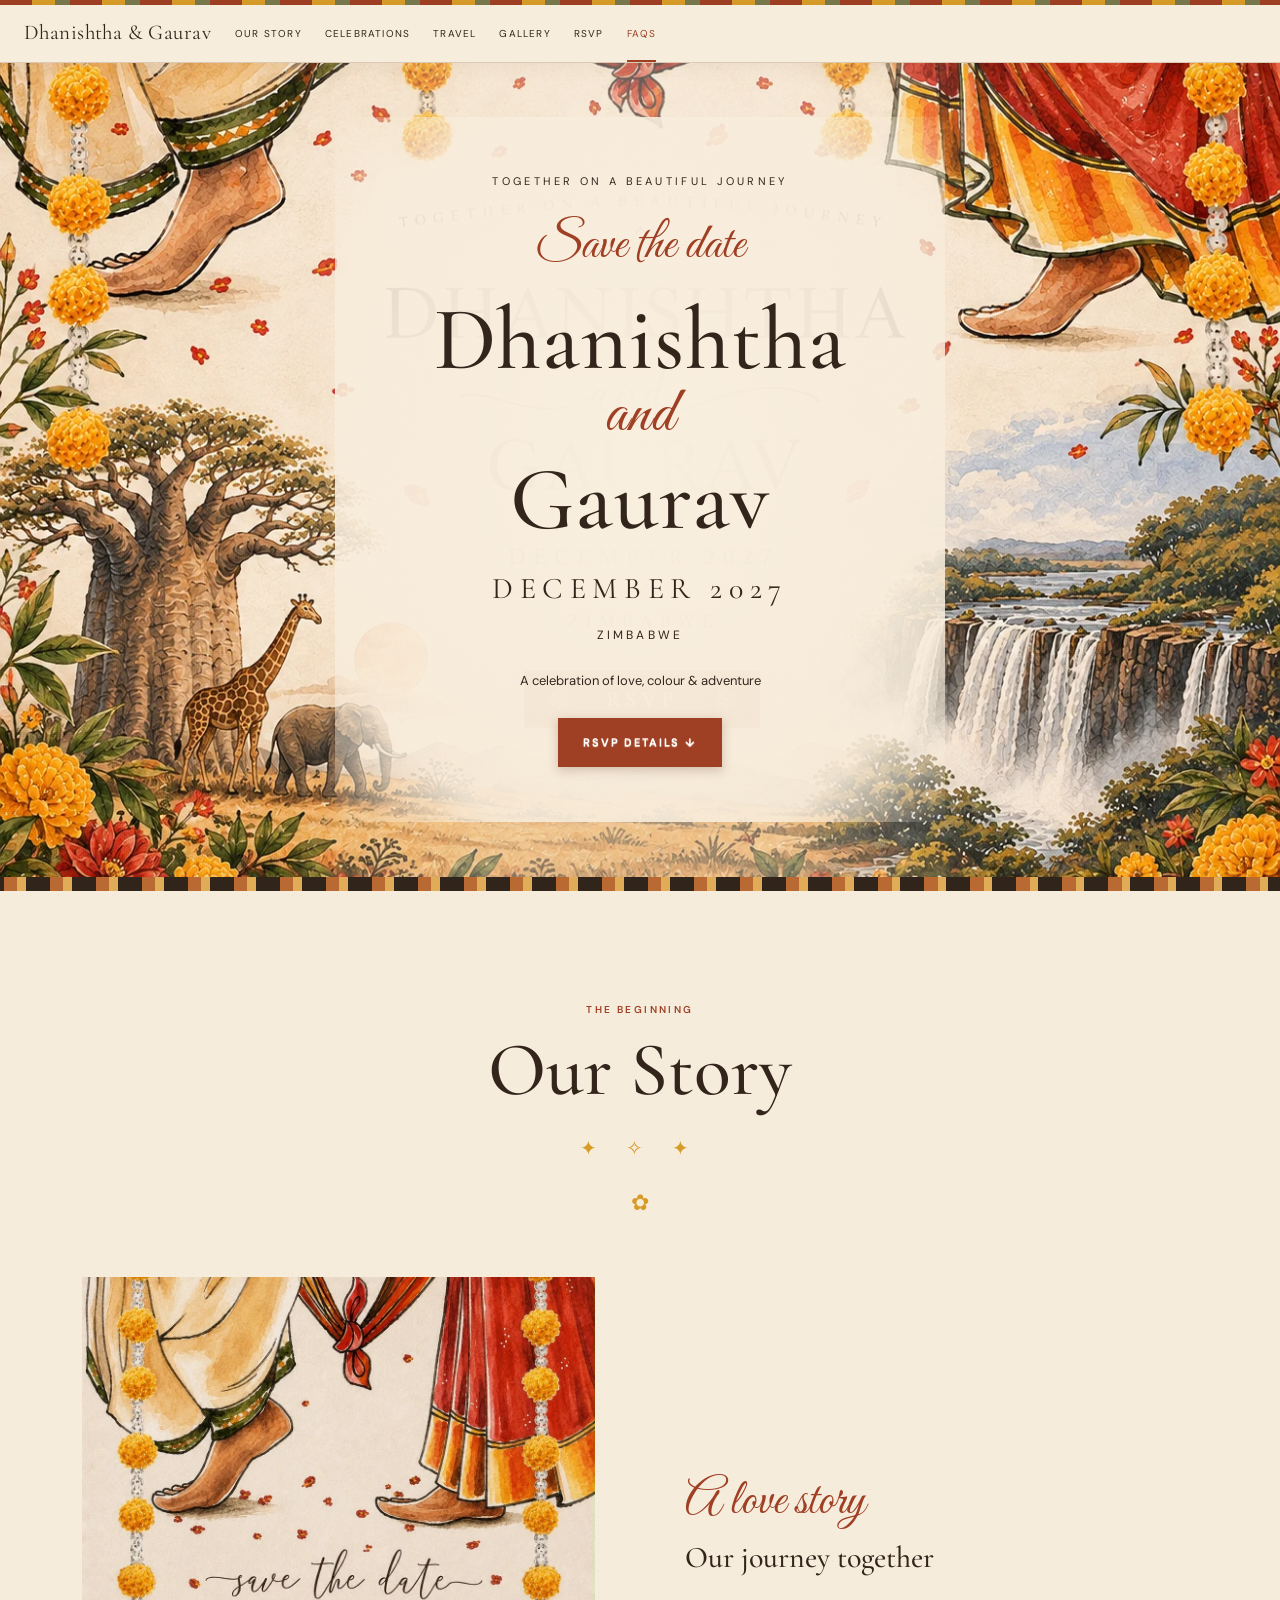
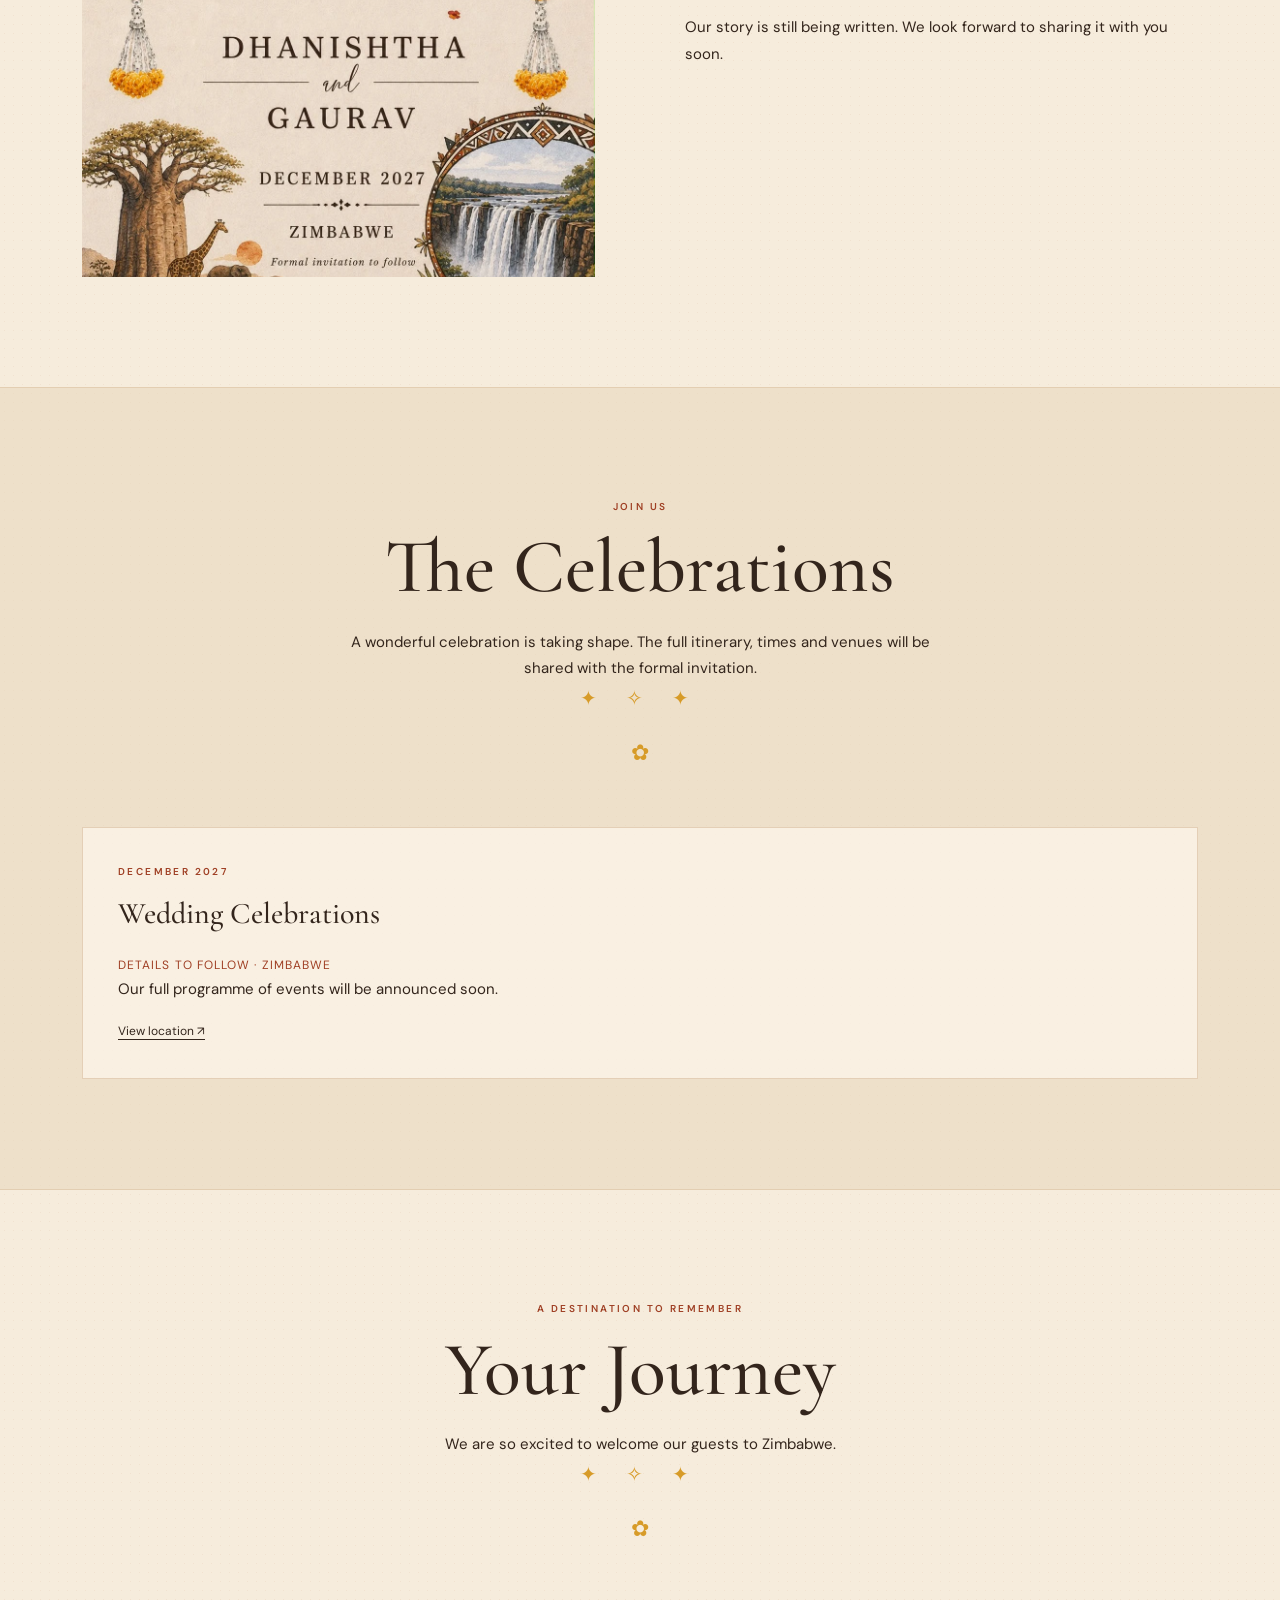
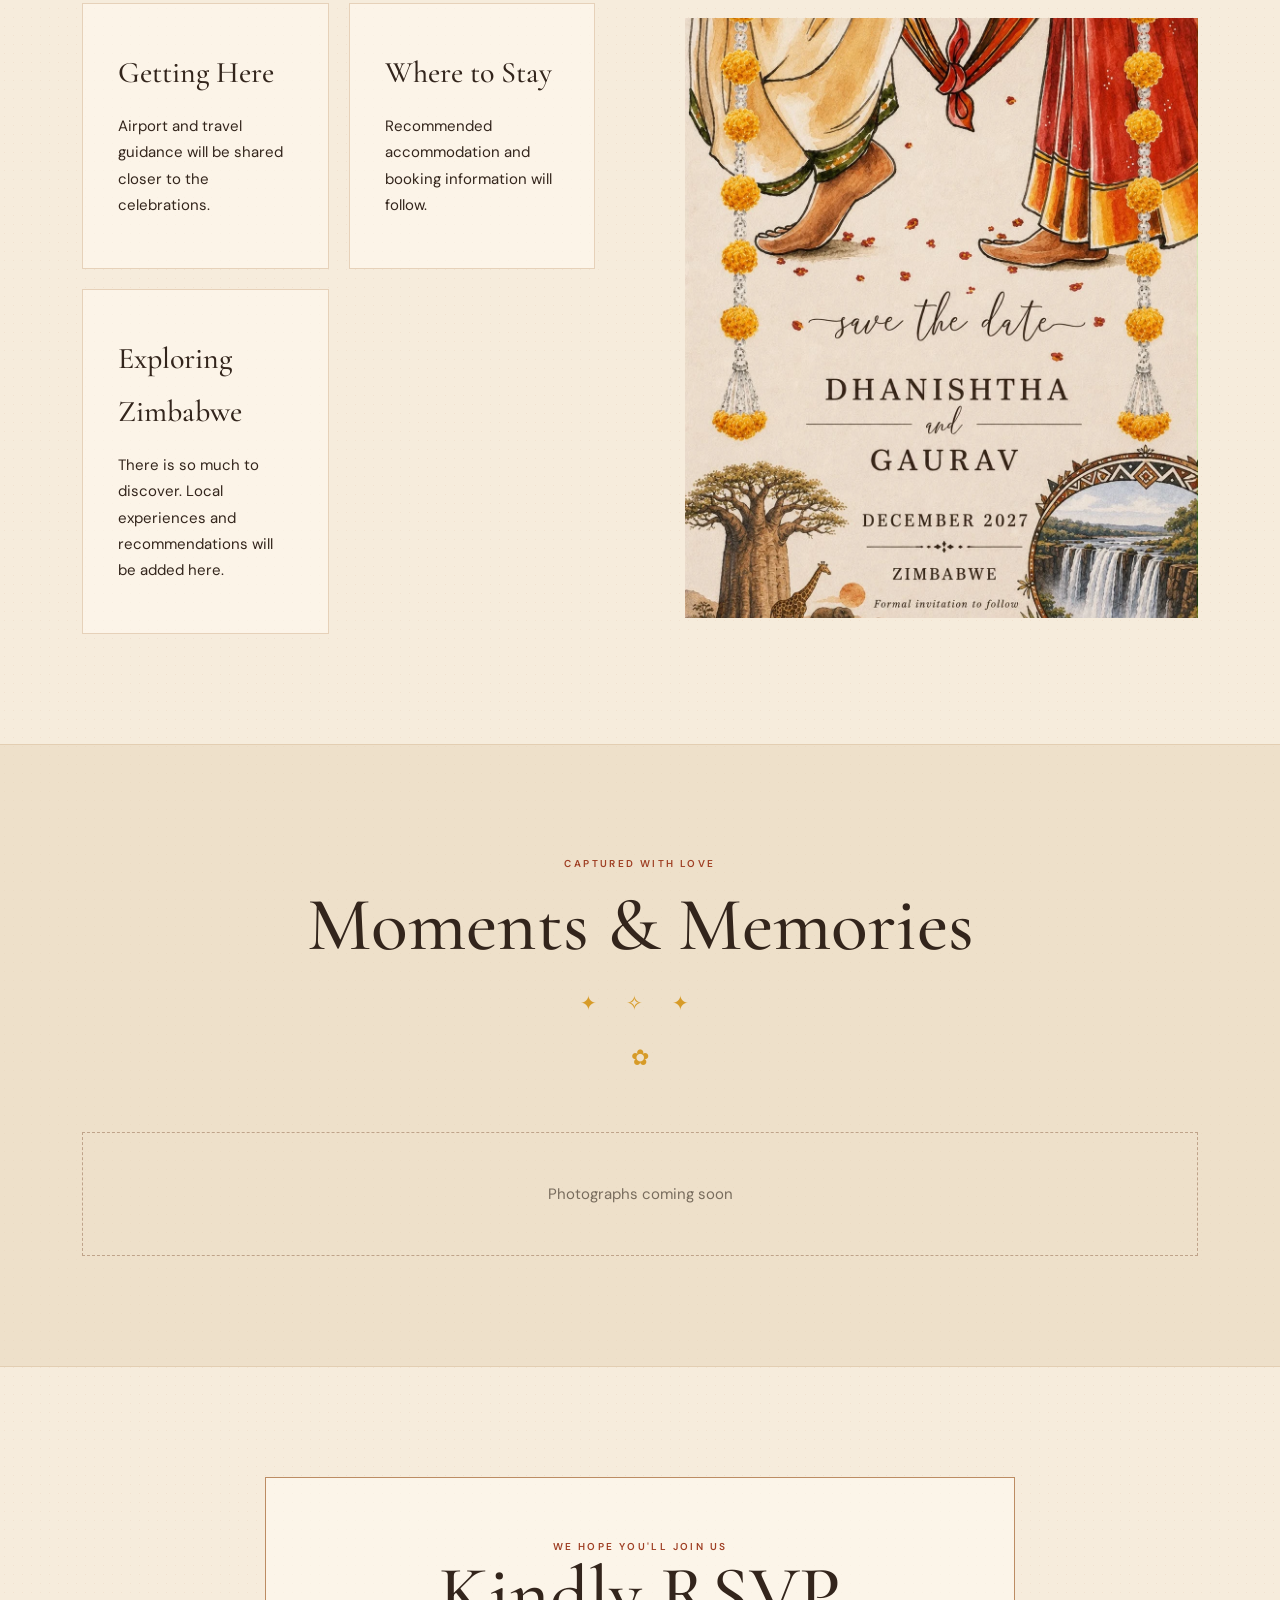
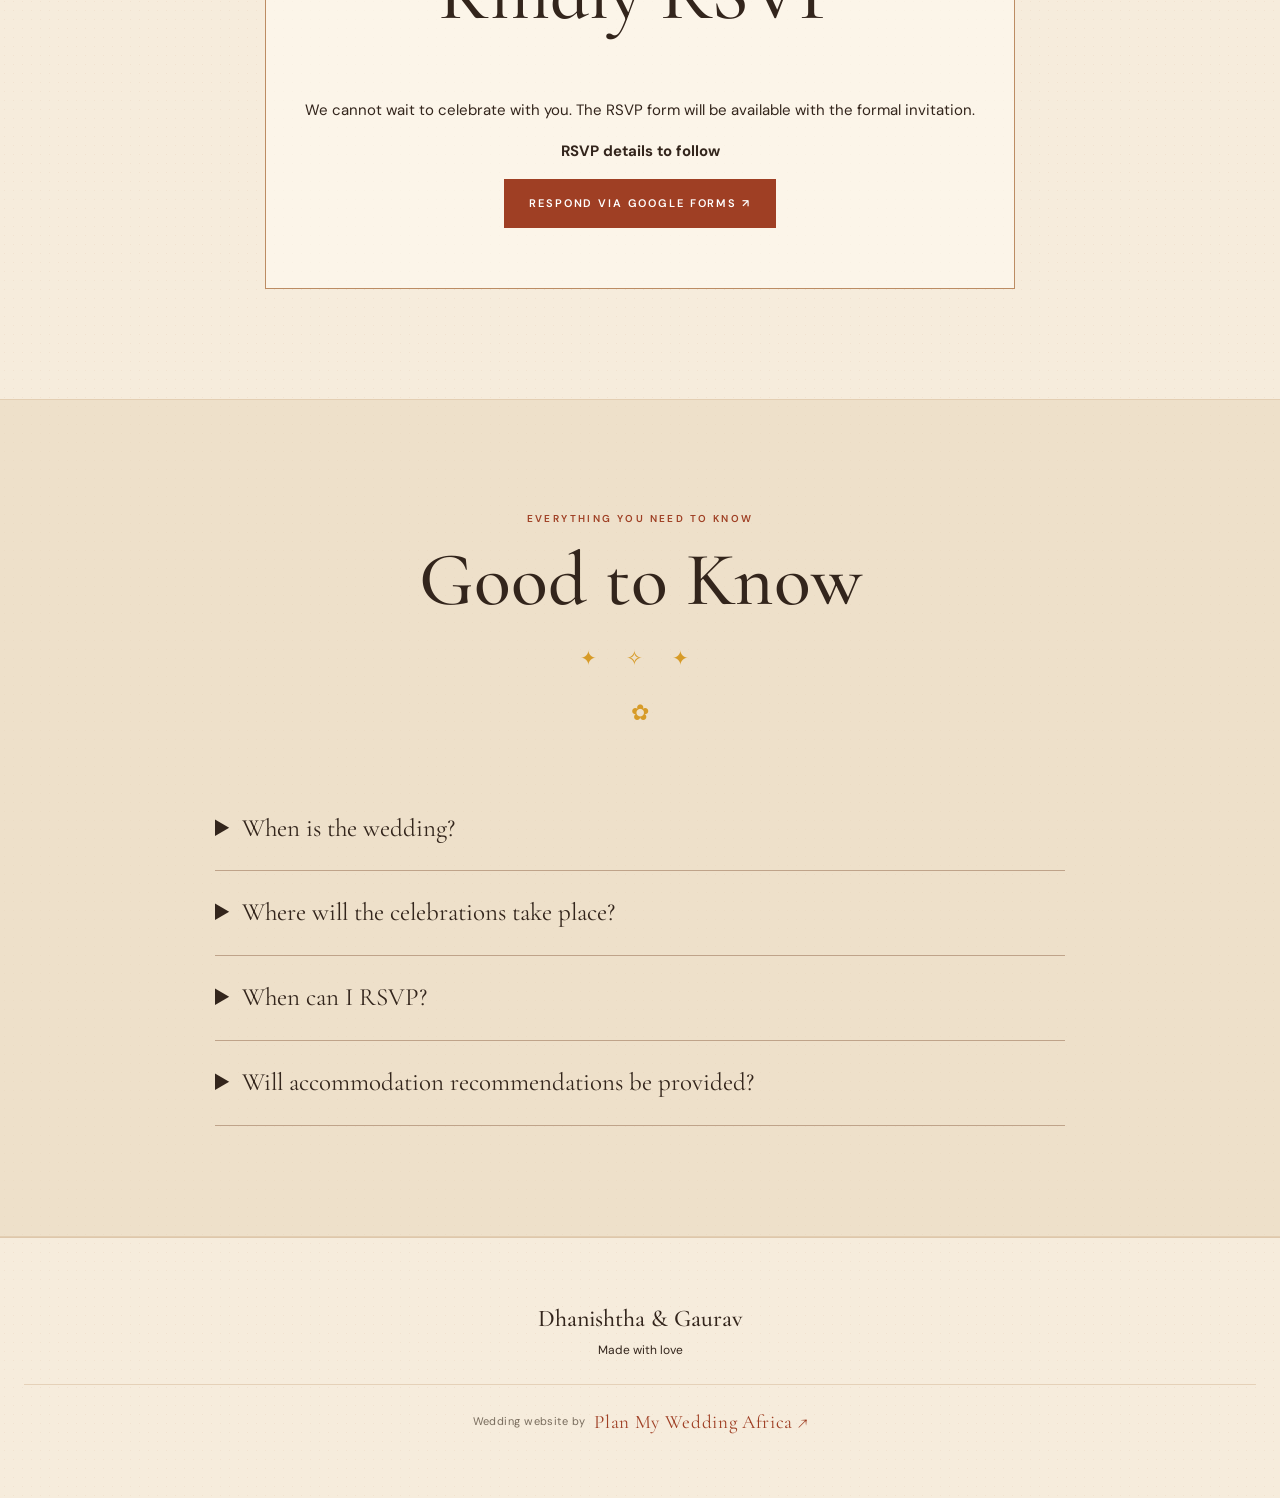
==== index.html @ 67b46741 "Initial PMW wedding website template" ====
<!doctype html>
<html lang="en">
<head>
<meta charset="utf-8">
<meta name="viewport" content="width=device-width,initial-scale=1">
<meta name="theme-color" content="#f6ecdc">
<title>Our Wedding | Plan My Wedding Africa</title>
<link rel="preconnect" href="https://fonts.googleapis.com">
<link rel="preconnect" href="https://fonts.gstatic.com" crossorigin>
<link href="https://fonts.googleapis.com/css2?family=Cormorant+Garamond:wght@400;500;600&family=DM+Sans:wght@400;500;600&family=Great+Vibes&display=swap" rel="stylesheet">
<link rel="stylesheet" href="styles.css">
<script>
(function(){
 const slug=(new URLSearchParams(location.search).get('client')||'dhanishtha-gaurav').replace(/[^a-z0-9-]/gi,'');
 document.write('<link rel="stylesheet" href="couples/'+slug+'/theme.css">');
 document.write('<script src="couples/'+slug+'/config.js"><\/script>');
 window.PMW_CLIENT_SLUG=slug;
})();
</script>
</head>
<body>
<div class="topline"></div>
<nav class="nav" aria-label="Wedding navigation"><div class="nav-inner"><a class="brand" href="#home" id="brand">Our Wedding</a><div class="links" id="links"></div></div></nav>
<main id="app"></main>
<footer><strong id="footer-names"></strong><div>Made with love</div><div class="pmw-credit"><span>Wedding website by</span><a href="https://planmywedding.com/" target="_blank" rel="noopener noreferrer">Plan My Wedding Africa ↗</a></div></footer>
<script src="script.js"></script>
</body></html>
---- styles.css ----
:root{--paper:#f6ecdc;--ink:#33251c;--rust:#9f3f24;--saffron:#d79b28;--olive:#77794c}*{box-sizing:border-box}html{scroll-behavior:smooth;scroll-padding-top:120px}body{margin:0;background:var(--paper);color:var(--ink);font-family:'DM Sans',sans-serif;font-size:15px;line-height:1.75;background-image:radial-gradient(#b77e4b14 .8px,transparent .8px);background-size:9px 9px}a{color:inherit}button,a{ -webkit-tap-highlight-color:transparent}h1,h2,h3,p{margin-top:0}h1,h2,h3{font-family:'Cormorant Garamond',serif;font-weight:500}h2{font-size:clamp(42px,6vw,76px);line-height:1.03}h3{font-size:30px}.eyebrow{text-transform:uppercase;letter-spacing:.24em;font-size:10px;font-weight:600;color:var(--rust)}.script{font-family:'Great Vibes',cursive;color:var(--rust);font-size:clamp(30px,5vw,50px);line-height:1.2}.topline{height:5px;background:repeating-linear-gradient(90deg,var(--rust) 0 32px,var(--saffron) 32px 55px,var(--olive) 55px 70px)}.nav{position:sticky;top:0;z-index:100;background:color-mix(in srgb,var(--paper) 96%,white);border-bottom:1px solid #ad886c5c;box-shadow:0 5px 18px #32251c0b}.nav-inner{max-width:1400px;margin:auto;display:flex;align-items:center;gap:24px;padding:0 24px}.brand{font-family:'Cormorant Garamond',serif;font-size:21px;white-space:nowrap;letter-spacing:.02em;text-decoration:none}.links{display:flex;align-items:center;gap:23px;overflow-x:auto;white-space:nowrap;scrollbar-width:none;flex:1}.links::-webkit-scrollbar{display:none}.links a{padding:20px 0 17px;text-decoration:none;text-transform:uppercase;font-size:10px;letter-spacing:.12em;border-bottom:2px solid transparent}.links a:hover,.links a.active{color:var(--rust);border-bottom-color:var(--rust)}.nav-rsvp{background:var(--rust);color:#fff!important;padding:8px 14px!important;border:0!important}.hero{max-width:1360px;margin:auto;display:grid;grid-template-columns:1fr 1fr;min-height:650px;align-items:stretch}.hero-copy{display:flex;flex-direction:column;justify-content:center;align-items:center;text-align:center;padding:80px 7%;position:relative}.hero-copy:before{content:'✦';color:var(--saffron);font-size:26px;margin-bottom:32px}.hero h1{font-size:clamp(62px,7.5vw,118px);line-height:.86;letter-spacing:-.025em;margin:20px 0 26px}.hero h1 span{display:block}.hero .place{letter-spacing:.23em;text-transform:uppercase;font-size:12px;margin:8px 0 32px}.hero-visual{background:#e7c6a0;overflow:hidden;position:relative}.hero-visual img{display:block;width:100%;height:100%;object-fit:cover;object-position:center}.hero-visual .photo-caption{position:absolute;bottom:12px;right:15px;background:#f6ecdcd9;padding:4px 12px;font-size:9px;letter-spacing:.14em;text-transform:uppercase}.button{display:inline-flex;justify-content:center;align-items:center;gap:8px;text-decoration:none;text-transform:uppercase;letter-spacing:.17em;font-size:11px;font-weight:600;padding:14px 24px;border:1px solid var(--rust);background:var(--rust);color:white;cursor:pointer}.button.outline{background:transparent;color:var(--rust)}.button:focus-visible,.links a:focus-visible{outline:3px solid var(--saffron);outline-offset:3px}.button.disabled{opacity:.55;cursor:default}.motif{color:var(--saffron);font-size:20px;letter-spacing:12px}.section{max-width:1180px;margin:0 auto;padding:110px 32px;scroll-margin-top:80px}.section-head{text-align:center;max-width:720px;margin:0 auto 54px}.section-head h2{margin:13px 0 22px}.section-head p{max-width:630px;margin:auto}.split{display:grid;grid-template-columns:1fr 1fr;gap:8%;align-items:center}.split .image-wrap{background:#e3d2b7;min-height:350px;overflow:hidden}.split img{width:100%;height:100%;max-height:600px;object-fit:cover;display:block}.split p{max-width:540px}.ornament{display:block;text-align:center;margin:0 auto;color:var(--rust);letter-spacing:12px}.wash{background:#ead9c0a1;border-top:1px solid #cba88255;border-bottom:1px solid #cba88255}.cards{display:grid;grid-template-columns:repeat(auto-fit,minmax(240px,1fr));gap:20px}.card{padding:35px;background:#fff9f0a6;border:1px solid #cba88275}.card h3{margin:8px 0 14px}.card .detail{font-size:12px;color:var(--rust);text-transform:uppercase;letter-spacing:.09em}.card a{font-size:12px;text-decoration:underline;text-underline-offset:4px}.gallery{display:grid;grid-template-columns:repeat(3,1fr);gap:12px}.gallery img{width:100%;aspect-ratio:3/4;object-fit:cover}.empty-gallery{grid-column:1/-1;text-align:center;border:1px dashed #bfa38a;padding:48px 20px;color:#786c5d}.rsvp-box{text-align:center;border:1px solid #bc8c63;padding:60px 30px;max-width:750px;margin:auto;background:#fff9f0b0}.faq{max-width:850px;margin:auto}details{border-bottom:1px solid #bfa38a;padding:20px 0}summary{cursor:pointer;font-family:'Cormorant Garamond',serif;font-size:25px}details p{padding:8px 0 0;max-width:700px}footer{text-align:center;padding:60px 24px;border-top:1px solid #cba88288;font-size:12px}footer .pmw-credit{margin-top:23px;padding-top:20px;border-top:1px solid #cba88266;display:flex;align-items:center;justify-content:center;gap:9px;flex-wrap:wrap}footer .pmw-credit a{font-family:'Cormorant Garamond',serif;font-size:19px;letter-spacing:.035em;text-decoration:none;color:var(--rust)}footer .pmw-credit a:hover{text-decoration:underline;text-underline-offset:4px}footer .pmw-credit span{font-size:11px;letter-spacing:.04em;color:#786c5d}footer strong{font-family:'Cormorant Garamond',serif;font-size:24px;font-weight:500}.hidden{display:none!important}@media(max-width:800px){.nav-inner{display:block;padding:7px 16px 0}.brand{display:block;text-align:center;font-size:18px}.links{gap:19px}.links a{padding:9px 0 12px;font-size:9px}.hero{grid-template-columns:1fr}.hero-copy{padding:64px 25px 55px;min-height:460px}.hero h1{font-size:clamp(60px,14vw,90px)}.hero-visual{height:530px}.hero-visual img{object-fit:contain;background:#e9d9bf}.section{padding:78px 22px}.split{grid-template-columns:1fr;gap:30px}.split .image-wrap{min-height:260px}.gallery{grid-template-columns:repeat(2,1fr)}.rsvp-box{padding:42px 20px}}@media(prefers-reduced-motion:reduce){html{scroll-behavior:auto}}

/* Custom illustrated invitation hero — all text and links remain live HTML. */
.hero.invitation-hero{max-width:none;min-height:min(860px,92vh);display:flex;align-items:center;justify-content:center;position:relative;isolation:isolate;background-color:var(--paper);background-size:cover;background-position:center center;overflow:hidden;border-bottom:14px solid transparent;border-image:repeating-linear-gradient(90deg,#30241b 0 18px,#b86a32 18px 31px,#e0ac58 31px 39px,#30241b 39px 45px) 14}
.hero.invitation-hero::before{content:'';position:absolute;inset:0;background:linear-gradient(90deg,#f6ecdc00 0%,#f6ecdc08 22%,#f6ecdc65 39%,#f6ecdc65 61%,#f6ecdc08 78%,#f6ecdc00 100%);z-index:-1}
.invitation-hero .hero-copy{width:min(610px,70vw);min-height:610px;padding:55px 45px;background:radial-gradient(ellipse at center,#f9efde 0%,#f8eddceF 60%,#f8eddcdd 77%,#f8eddc00 100%);text-shadow:0 1px 1px #f8eddd;}
.invitation-hero .hero-copy:before{display:none}
.invitation-hero .hero-kicker{font-size:11px;letter-spacing:.3em;text-transform:uppercase;margin:0 0 25px}
.invitation-hero h1{font-size:clamp(52px,7vw,100px);line-height:.86;margin:25px 0;letter-spacing:.01em}
.invitation-hero h1 .hero-and{font-family:'Great Vibes',cursive;color:var(--rust);font-size:.7em;font-weight:400;margin:17px 0 22px;line-height:.7}
.invitation-hero .hero-date{font-family:'Cormorant Garamond',serif;font-size:clamp(20px,2.5vw,30px);letter-spacing:.22em;text-transform:uppercase}
.invitation-hero .hero-place{font-size:12px;letter-spacing:.26em;text-transform:uppercase;margin:10px 0 24px}
.invitation-hero .hero-note{max-width:350px;font-size:13px;margin:0 auto 25px}
.invitation-hero .button{box-shadow:0 3px 10px #552a1840}
.section-head::after{content:'✿';display:block;color:var(--saffron);font-size:22px;margin-top:18px}
@media(max-width:800px){.hero.invitation-hero{min-height:680px;background-position:center center}.invitation-hero .hero-copy{width:min(94vw,500px);min-height:500px;padding:60px 25px;background:radial-gradient(ellipse at center,#f9efdefa 0%,#f8eddef6 62%,#f8eddef0 78%,#f8eddec0 100%)}.invitation-hero h1{font-size:clamp(46px,11vw,72px)}.invitation-hero .hero-kicker{font-size:9px}.invitation-hero .hero-date{font-size:21px}.invitation-hero .hero-note{font-size:12px}}
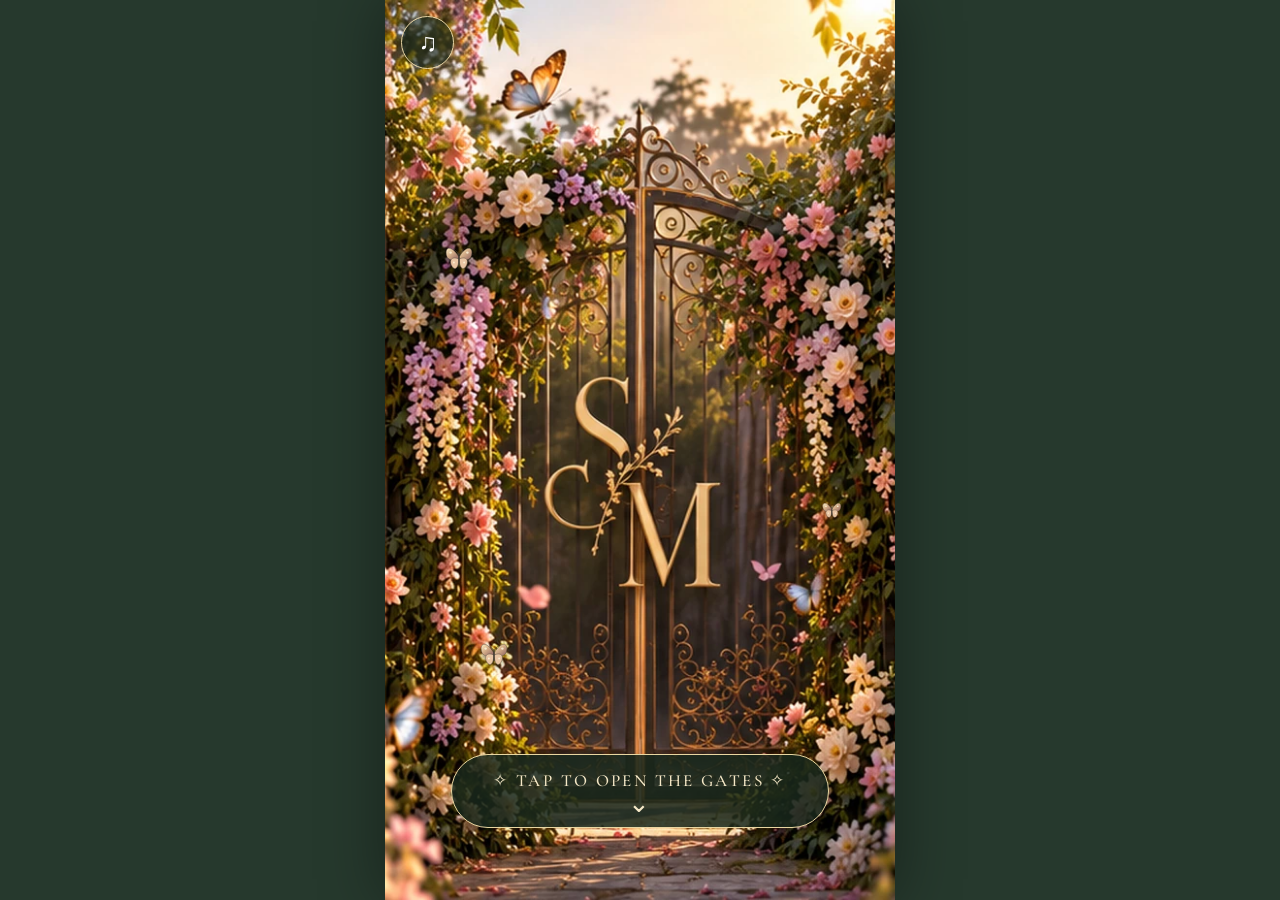
==== commit d7455063: "Add files via upload" ====
--- a/index.html
+++ b/index.html
@@ -1,27 +1 @@
-<!doctype html>
-<html lang="en">
-<head>
-<meta charset="utf-8">
-<meta name="viewport" content="width=device-width,initial-scale=1">
-<meta name="theme-color" content="#f6ecdc">
-<title>Our Wedding | Plan My Wedding Africa</title>
-<link rel="preconnect" href="https://fonts.googleapis.com">
-<link rel="preconnect" href="https://fonts.gstatic.com" crossorigin>
-<link href="https://fonts.googleapis.com/css2?family=Cormorant+Garamond:wght@400;500;600&family=DM+Sans:wght@400;500;600&family=Great+Vibes&display=swap" rel="stylesheet">
-<link rel="stylesheet" href="styles.css">
-<script>
-(function(){
- const slug=(new URLSearchParams(location.search).get('client')||'dhanishtha-gaurav').replace(/[^a-z0-9-]/gi,'');
- document.write('<link rel="stylesheet" href="couples/'+slug+'/theme.css">');
- document.write('<script src="couples/'+slug+'/config.js"><\/script>');
- window.PMW_CLIENT_SLUG=slug;
-})();
-</script>
-</head>
-<body>
-<div class="topline"></div>
-<nav class="nav" aria-label="Wedding navigation"><div class="nav-inner"><a class="brand" href="#home" id="brand">Our Wedding</a><div class="links" id="links"></div></div></nav>
-<main id="app"></main>
-<footer><strong id="footer-names"></strong><div>Made with love</div><div class="pmw-credit"><span>Wedding website by</span><a href="https://planmywedding.com/" target="_blank" rel="noopener noreferrer">Plan My Wedding Africa ↗</a></div></footer>
-<script src="script.js"></script>
-</body></html>
+<!doctype html><html lang="en"><head><meta charset="utf-8"><meta name="viewport" content="width=device-width,initial-scale=1,viewport-fit=cover"><meta name="theme-color" content="#28372d"><title>Siphiwe & Melusi | Save the Date</title><link href="https://fonts.googleapis.com/css2?family=Cormorant+Garamond:wght@400;500;600&family=Great+Vibes&display=swap" rel="stylesheet"><link rel="stylesheet" href="style.css?v=9"></head><body><main class="scene" id="scene"><div class="landscape" aria-hidden="true"></div><div class="mist" aria-hidden="true"></div><div class="gate gate-left" aria-hidden="true"></div><div class="gate gate-right" aria-hidden="true"></div><div class="petals" id="petals" aria-hidden="true"></div><div class="butterflies" id="butterflies" aria-hidden="true"></div><button id="enter" class="enter" type="button">✧ Tap to open the gates ✧ <span>⌄</span></button><section class="invitation" aria-label="Wedding announcement"><p class="kicker">A new chapter begins</p><p class="intro">An invitation to a little magic</p><h1>Siphiwe <em>and</em> Melusi</h1><p class="save">Save the date</p><div class="flourish">❦</div><p class="date">18 April 2027</p><p class="place">Victoria Falls<br>Zimbabwe</p></section><nav class="actions" aria-label="Invitation links"><button type="button" data-action="calendar"><span class="circle"><svg viewBox="0 0 24 24"><rect x="3" y="5" width="18" height="16" rx="2"/><path d="M7 3v4M17 3v4M3 10h18M8 14h2M14 14h2M8 18h2"/></svg></span><span>Add to<br>calendar</span></button><button type="button" data-action="location"><span class="circle"><svg viewBox="0 0 24 24"><path d="M20 10c0 6-8 12-8 12S4 16 4 10a8 8 0 1 1 16 0Z"/><circle cx="12" cy="10" r="2.5"/></svg></span><span>Location<br>details</span></button><button type="button" data-action="updates"><span class="circle"><svg viewBox="0 0 24 24"><rect x="2" y="5" width="20" height="14" rx="2"/><path d="m3 7 9 7 9-7"/></svg></span><span>Stay<br>informed</span></button><button type="button" data-action="story"><span class="circle"><svg viewBox="0 0 24 24"><path d="M20.8 4.6a5.5 5.5 0 0 0-7.8 0L12 5.7l-1.1-1.1a5.5 5.5 0 0 0-7.8 7.8L12 21l8.8-8.6a5.5 5.5 0 0 0 0-7.8Z"/></svg></span><span>Our<br>story</span></button></nav><p class="formal">Formal invitation to follow</p><button class="sound" id="sound" aria-label="Play gentle chime" aria-pressed="false">♫</button></main><div class="backdrop" id="modal" hidden><section class="dialog" role="dialog" aria-modal="true" aria-labelledby="modalTitle"><button class="close" id="close" aria-label="Close">×</button><div class="flourish">❦</div><h2 id="modalTitle"></h2><div id="modalBody"></div></section></div><script src="script.js?v=9" defer></script></body></html>
--- a/style.css
+++ b/style.css
@@ -0,0 +1,58 @@
+*{box-sizing:border-box}html,body{margin:0;min-height:100%;background:#26392d}body{font-family:'Cormorant Garamond',Georgia,serif}.scene{position:relative;width:100%;height:100svh;min-height:630px;max-height:1100px;overflow:hidden;isolation:isolate;color:#292d24;background:#27372c}.landscape,.gate,.mist{position:absolute;inset:0;pointer-events:none}.landscape{background:url('garden-background.webp') center center/cover no-repeat;transform:scale(1.08);transition:transform 5.5s ease;z-index:0}.mist{z-index:1;background:radial-gradient(ellipse at 52% 57%,#fff9e230,transparent 55%);opacity:0;transition:opacity 2s}.gate{background-image:url('closed-garden.webp');background-size:cover;background-position:center center;background-repeat:no-repeat;z-index:5;transition:transform 2.1s cubic-bezier(.2,.65,.22,1),opacity 2.1s;left:0;right:0;width:100%;height:100%}.gate-left{clip-path:inset(0 50% 0 0);transform-origin:left center}.gate-right{clip-path:inset(0 0 0 50%);transform-origin:right center}.scene.open .gate-left{transform:translateX(-100%);opacity:0}.scene.open .gate-right{transform:translateX(100%);opacity:0}.scene.open .landscape{transform:scale(1.2)}.scene.open .mist{opacity:1}.enter{position:absolute;z-index:8;left:13%;width:74%;bottom:8%;padding:15px 9px 10px;border:1px solid #e9d6a1;border-radius:60px;background:#18271cd9;color:#f6e9c8;letter-spacing:.14em;text-transform:uppercase;font:500 clamp(12px,3.1vw,17px) 'Cormorant Garamond',serif;cursor:pointer;transition:opacity .5s,transform .5s}.enter span{display:block;font-size:26px;line-height:1}.scene.open .enter{opacity:0;pointer-events:none;transform:translateY(20px)}.invitation{position:absolute;z-index:3;top:8%;left:14%;width:72%;height:54%;text-align:center;display:flex;align-items:center;flex-direction:column;justify-content:center;opacity:0;transform:translateY(30px) scale(.8);transition:opacity 1.7s 1.2s,transform 3.4s 1s;pointer-events:none;text-shadow:0 1px 15px #fff9e5a8}.scene.open .invitation{opacity:1;transform:translateY(0) scale(1)}.invitation p{margin:0}.kicker,.intro,.save,.date,.place{letter-spacing:.19em;text-transform:uppercase}.kicker{font-size:clamp(10px,2.3vw,15px);margin-bottom:10px!important}.intro{font-size:clamp(10px,2.4vw,15px);max-width:220px;line-height:1.4;margin-bottom:14px!important}.invitation h1{font-weight:500;font-size:clamp(33px,9.3vw,76px);line-height:.92;letter-spacing:.11em;text-transform:uppercase;margin:0 0 12px}.invitation h1 em{display:block;font-family:'Great Vibes',cursive;text-transform:none;font-weight:400;font-size:.85em;letter-spacing:0;line-height:1.15;color:#916e3c}.save{font-size:clamp(12px,3vw,19px);margin-top:5px!important}.flourish{font-size:25px;color:#b88c4b;margin:8px 0}.date{font-size:clamp(17px,4.4vw,28px);white-space:nowrap}.place{font-size:clamp(11px,2.9vw,18px);line-height:1.35;margin-top:12px!important}.actions{position:absolute;z-index:4;bottom:7%;left:5%;width:90%;display:grid;grid-template-columns:repeat(4,minmax(0,1fr));gap:4px;opacity:0;transform:translateY(20px);pointer-events:none;transition:opacity 1.1s 2.4s,transform 1.1s 2.4s}.scene.open .actions{opacity:1;transform:none;pointer-events:auto}.actions button{border:0;background:transparent;color:#fff8e5;text-shadow:0 1px 9px #172519;display:flex;align-items:center;flex-direction:column;gap:8px;cursor:pointer;font:500 clamp(10px,2.5vw,16px)/1.15 'Cormorant Garamond',serif;letter-spacing:.11em;text-transform:uppercase;padding:4px 0}.circle{width:clamp(43px,12vw,68px);height:clamp(43px,12vw,68px);border:1px solid #f5e5b5;border-radius:50%;background:#1e302d88;display:grid;place-items:center}.circle svg{width:50%;height:50%;fill:none;stroke:#fff0ce;stroke-width:1.5;stroke-linecap:round;stroke-linejoin:round}.formal{position:absolute;z-index:3;bottom:2%;width:100%;text-align:center;letter-spacing:.2em;text-transform:uppercase;color:#f9e8c7;text-shadow:0 1px 9px #203329;font-size:clamp(10px,2.4vw,14px);opacity:0;transition:opacity 1s 2.8s}.scene.open .formal{opacity:1}.sound{position:absolute;top:22px;left:22px;z-index:9;width:53px;height:53px;border-radius:50%;border:1px solid #e8d5a5;background:#17281b9c;color:white;font-size:25px;cursor:pointer}.petals,.butterflies{position:absolute;inset:0;pointer-events:none;z-index:6}.butterfly{position:absolute;width:35px;height:30px;background:url('butterfly.svg') center/contain no-repeat;animation:flutter 9s ease-in-out infinite;filter:drop-shadow(0 2px 3px #27251866)}.butterfly:nth-child(1){top:27%;left:11%}.butterfly:nth-child(2){top:55%;right:9%;animation-delay:-4s;transform:scale(.7)}.butterfly:nth-child(3){top:71%;left:18%;animation-delay:-2s}.petal{position:absolute;top:-5%;color:#f5c8c0;font-size:16px;animation:fall linear infinite;opacity:.8}@keyframes fall{to{transform:translate(80px,110svh) rotate(540deg)}}@keyframes flutter{0%,100%{translate:0 0;rotate:-8deg}50%{translate:25px -25px;rotate:15deg}}.backdrop[hidden]{display:none}.backdrop{position:fixed;inset:0;z-index:30;background:#16261dc9;display:grid;place-items:center;padding:20px}.dialog{background:#fff9ed;color:#3e483b;max-width:440px;width:100%;padding:32px 24px;text-align:center;position:relative;border:1px solid #b69b6a;box-shadow:0 12px 50px #0005}.dialog h2{font-weight:500;font-size:35px;margin:8px 0}.dialog p{font-size:20px;line-height:1.4}.dialog a{color:#466044}.close{position:absolute;right:10px;top:8px;background:none;border:0;font-size:32px;cursor:pointer}@media(min-width:600px){.scene{width:min(100%,510px);margin:auto;box-shadow:0 0 60px #0006}}@media(prefers-reduced-motion:reduce){*,*:before,*:after{animation:none!important;transition-duration:.01ms!important}}
+
+/* Version 9: responsive, mobile-first layout. Never distort source artwork. */
+html { -webkit-text-size-adjust:100%; }
+body { overflow-x:hidden; }
+.scene {
+  width:100%;
+  height:100svh;
+  min-height:0;
+  max-height:none;
+  touch-action:pan-y;
+}
+.landscape { background-size:cover; background-position:center center; }
+.gate { background-size:cover; background-position:center center; }
+button { -webkit-tap-highlight-color:transparent; touch-action:manipulation; }
+button:focus-visible { outline:2px solid #fff1be; outline-offset:3px; }
+.enter { min-height:54px; bottom:max(8%, env(safe-area-inset-bottom)); }
+.sound { top:max(16px, env(safe-area-inset-top)); left:16px; }
+.invitation { top:7%; height:61%; left:10%; width:80%; }
+.invitation h1 { font-size:clamp(31px,8.8vw,62px); letter-spacing:.075em; }
+.actions { bottom:max(7%, calc(env(safe-area-inset-bottom) + 36px)); }
+.actions button { min-height:74px; font-size:clamp(10px,2.6vw,15px); }
+.formal { bottom:max(1.5%, env(safe-area-inset-bottom)); }
+@media (max-width:380px) {
+  .invitation { top:6%; height:61%; }
+  .invitation h1 { font-size:clamp(28px,8.3vw,38px); }
+  .kicker,.intro { font-size:10px; }
+  .intro { margin-bottom:8px!important; }
+  .invitation h1 { margin-bottom:7px; }
+  .flourish { margin:4px 0; }
+  .actions { left:2%; width:96%; gap:1px; }
+  .actions button { letter-spacing:.035em; font-size:10px; gap:5px; }
+  .circle { width:43px; height:43px; }
+  .formal { font-size:9px; }
+}
+@media (max-height:720px) {
+  .invitation { top:5%; height:61%; }
+  .invitation h1 { font-size:clamp(29px,7.6vw,50px); }
+  .kicker { margin-bottom:5px!important; }
+  .intro { margin-bottom:6px!important; }
+  .invitation h1 { margin-bottom:5px; }
+  .flourish { margin:2px 0; }
+  .place { margin-top:5px!important; }
+  .actions { bottom:max(5%, calc(env(safe-area-inset-bottom) + 25px)); }
+  .actions button { gap:4px; }
+  .circle { width:42px; height:42px; }
+}
+@media (orientation:landscape) and (max-height:550px) {
+  .scene { min-height:520px; }
+  .invitation { top:3%; height:68%; }
+  .actions { bottom:5%; }
+}
+@media (min-width:600px) {
+  .scene { width:min(100%,510px); margin:auto; }
+}
+@media (prefers-reduced-motion:reduce) {
+  .landscape,.gate,.invitation,.actions { transition-duration:.01ms!important; }
+}
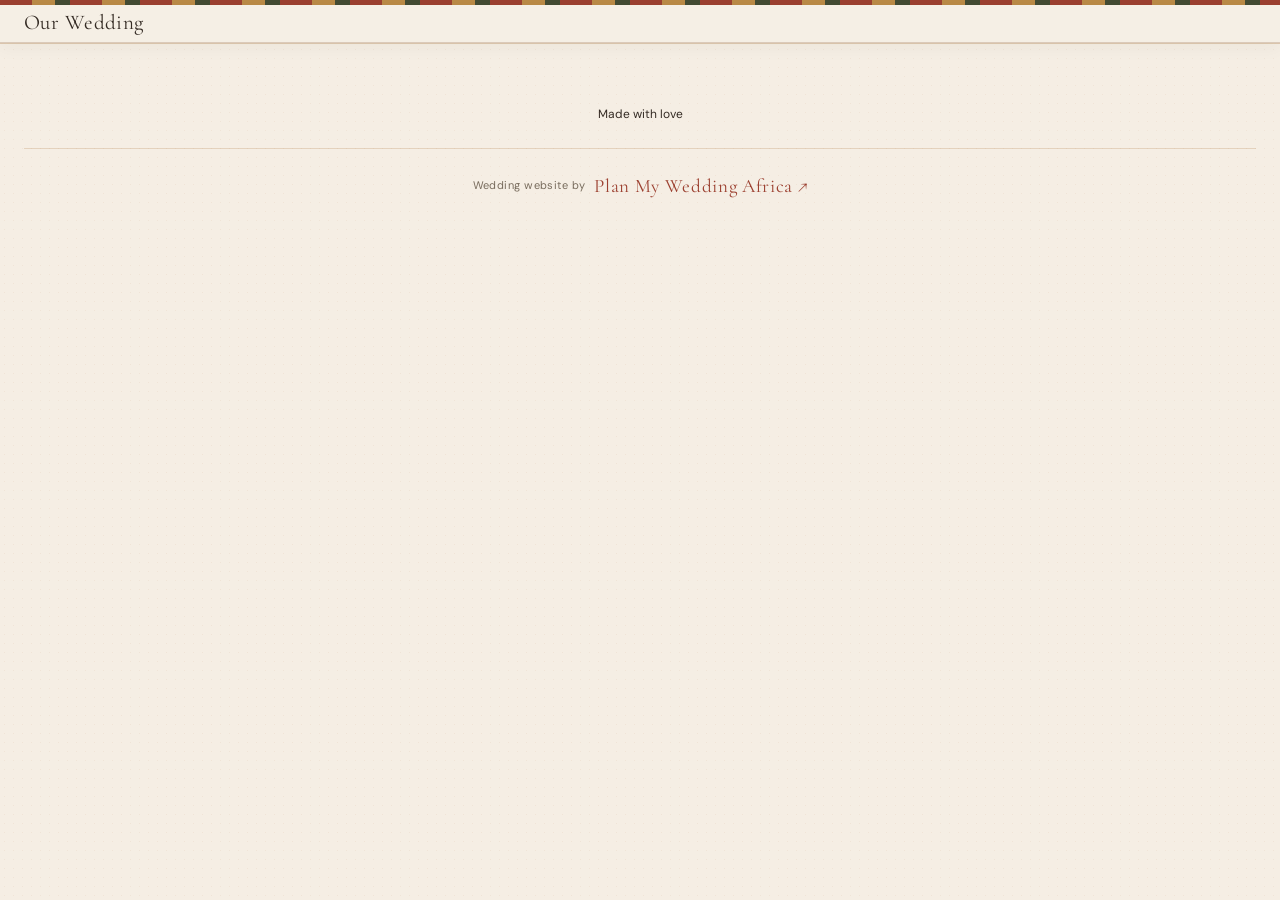
==== commit 1117595d: "Update index.html" ====
--- a/index.html
+++ b/index.html
@@ -1 +1,27 @@
-<!doctype html><html lang="en"><head><meta charset="utf-8"><meta name="viewport" content="width=device-width,initial-scale=1,viewport-fit=cover"><meta name="theme-color" content="#28372d"><title>Siphiwe & Melusi | Save the Date</title><link href="https://fonts.googleapis.com/css2?family=Cormorant+Garamond:wght@400;500;600&family=Great+Vibes&display=swap" rel="stylesheet"><link rel="stylesheet" href="style.css?v=9"></head><body><main class="scene" id="scene"><div class="landscape" aria-hidden="true"></div><div class="mist" aria-hidden="true"></div><div class="gate gate-left" aria-hidden="true"></div><div class="gate gate-right" aria-hidden="true"></div><div class="petals" id="petals" aria-hidden="true"></div><div class="butterflies" id="butterflies" aria-hidden="true"></div><button id="enter" class="enter" type="button">✧ Tap to open the gates ✧ <span>⌄</span></button><section class="invitation" aria-label="Wedding announcement"><p class="kicker">A new chapter begins</p><p class="intro">An invitation to a little magic</p><h1>Siphiwe <em>and</em> Melusi</h1><p class="save">Save the date</p><div class="flourish">❦</div><p class="date">18 April 2027</p><p class="place">Victoria Falls<br>Zimbabwe</p></section><nav class="actions" aria-label="Invitation links"><button type="button" data-action="calendar"><span class="circle"><svg viewBox="0 0 24 24"><rect x="3" y="5" width="18" height="16" rx="2"/><path d="M7 3v4M17 3v4M3 10h18M8 14h2M14 14h2M8 18h2"/></svg></span><span>Add to<br>calendar</span></button><button type="button" data-action="location"><span class="circle"><svg viewBox="0 0 24 24"><path d="M20 10c0 6-8 12-8 12S4 16 4 10a8 8 0 1 1 16 0Z"/><circle cx="12" cy="10" r="2.5"/></svg></span><span>Location<br>details</span></button><button type="button" data-action="updates"><span class="circle"><svg viewBox="0 0 24 24"><rect x="2" y="5" width="20" height="14" rx="2"/><path d="m3 7 9 7 9-7"/></svg></span><span>Stay<br>informed</span></button><button type="button" data-action="story"><span class="circle"><svg viewBox="0 0 24 24"><path d="M20.8 4.6a5.5 5.5 0 0 0-7.8 0L12 5.7l-1.1-1.1a5.5 5.5 0 0 0-7.8 7.8L12 21l8.8-8.6a5.5 5.5 0 0 0 0-7.8Z"/></svg></span><span>Our<br>story</span></button></nav><p class="formal">Formal invitation to follow</p><button class="sound" id="sound" aria-label="Play gentle chime" aria-pressed="false">♫</button></main><div class="backdrop" id="modal" hidden><section class="dialog" role="dialog" aria-modal="true" aria-labelledby="modalTitle"><button class="close" id="close" aria-label="Close">×</button><div class="flourish">❦</div><h2 id="modalTitle"></h2><div id="modalBody"></div></section></div><script src="script.js?v=9" defer></script></body></html>
+<!doctype html>
+<html lang="en">
+<head>
+<meta charset="utf-8">
+<meta name="viewport" content="width=device-width,initial-scale=1">
+<meta name="theme-color" content="#f6ecdc">
+<title>Our Wedding | Plan My Wedding Africa</title>
+<link rel="preconnect" href="https://fonts.googleapis.com">
+<link rel="preconnect" href="https://fonts.gstatic.com" crossorigin>
+<link href="https://fonts.googleapis.com/css2?family=Cormorant+Garamond:wght@400;500;600&family=DM+Sans:wght@400;500;600&family=Great+Vibes&display=swap" rel="stylesheet">
+<link rel="stylesheet" href="styles.css">
+<script>
+(function(){
+ const slug=(new URLSearchParams(location.search).get('client')||'dhanishtha-gaurav').replace(/[^a-z0-9-]/gi,'');
+ document.write('<link rel="stylesheet" href="couples/'+slug+'/theme.css">');
+ document.write('<script src="couples/'+slug+'/config.js"><\/script>');
+ window.PMW_CLIENT_SLUG=slug;
+})();
+</script>
+</head>
+<body>
+<div class="topline"></div>
+<nav class="nav" aria-label="Wedding navigation"><div class="nav-inner"><a class="brand" href="#home" id="brand">Our Wedding</a><div class="links" id="links"></div></div></nav>
+<main id="app"></main>
+<footer><strong id="footer-names"></strong><div>Made with love</div><div class="pmw-credit"><span>Wedding website by</span><a href="https://planmywedding.com/" target="_blank" rel="noopener noreferrer">Plan My Wedding Africa ↗</a></div></footer>
+<script src="script.js"></script>
+</body></html>
--- a/styles.css
+++ b/styles.css
@@ -0,0 +1,17 @@
+
+:root{--paper:#f6ecdc;--ink:#33251c;--rust:#9f3f24;--saffron:#d79b28;--olive:#77794c}*{box-sizing:border-box}html{scroll-behavior:smooth;scroll-padding-top:120px}body{margin:0;background:var(--paper);color:var(--ink);font-family:'DM Sans',sans-serif;font-size:15px;line-height:1.75;background-image:radial-gradient(#b77e4b14 .8px,transparent .8px);background-size:9px 9px}a{color:inherit}button,a{ -webkit-tap-highlight-color:transparent}h1,h2,h3,p{margin-top:0}h1,h2,h3{font-family:'Cormorant Garamond',serif;font-weight:500}h2{font-size:clamp(42px,6vw,76px);line-height:1.03}h3{font-size:30px}.eyebrow{text-transform:uppercase;letter-spacing:.24em;font-size:10px;font-weight:600;color:var(--rust)}.script{font-family:'Great Vibes',cursive;color:var(--rust);font-size:clamp(30px,5vw,50px);line-height:1.2}.topline{height:5px;background:repeating-linear-gradient(90deg,var(--rust) 0 32px,var(--saffron) 32px 55px,var(--olive) 55px 70px)}.nav{position:sticky;top:0;z-index:100;background:color-mix(in srgb,var(--paper) 96%,white);border-bottom:1px solid #ad886c5c;box-shadow:0 5px 18px #32251c0b}.nav-inner{max-width:1400px;margin:auto;display:flex;align-items:center;gap:24px;padding:0 24px}.brand{font-family:'Cormorant Garamond',serif;font-size:21px;white-space:nowrap;letter-spacing:.02em;text-decoration:none}.links{display:flex;align-items:center;gap:23px;overflow-x:auto;white-space:nowrap;scrollbar-width:none;flex:1}.links::-webkit-scrollbar{display:none}.links a{padding:20px 0 17px;text-decoration:none;text-transform:uppercase;font-size:10px;letter-spacing:.12em;border-bottom:2px solid transparent}.links a:hover,.links a.active{color:var(--rust);border-bottom-color:var(--rust)}.nav-rsvp{background:var(--rust);color:#fff!important;padding:8px 14px!important;border:0!important}.hero{max-width:1360px;margin:auto;display:grid;grid-template-columns:1fr 1fr;min-height:650px;align-items:stretch}.hero-copy{display:flex;flex-direction:column;justify-content:center;align-items:center;text-align:center;padding:80px 7%;position:relative}.hero-copy:before{content:'✦';color:var(--saffron);font-size:26px;margin-bottom:32px}.hero h1{font-size:clamp(62px,7.5vw,118px);line-height:.86;letter-spacing:-.025em;margin:20px 0 26px}.hero h1 span{display:block}.hero .place{letter-spacing:.23em;text-transform:uppercase;font-size:12px;margin:8px 0 32px}.hero-visual{background:#e7c6a0;overflow:hidden;position:relative}.hero-visual img{display:block;width:100%;height:100%;object-fit:cover;object-position:center}.hero-visual .photo-caption{position:absolute;bottom:12px;right:15px;background:#f6ecdcd9;padding:4px 12px;font-size:9px;letter-spacing:.14em;text-transform:uppercase}.button{display:inline-flex;justify-content:center;align-items:center;gap:8px;text-decoration:none;text-transform:uppercase;letter-spacing:.17em;font-size:11px;font-weight:600;padding:14px 24px;border:1px solid var(--rust);background:var(--rust);color:white;cursor:pointer}.button.outline{background:transparent;color:var(--rust)}.button:focus-visible,.links a:focus-visible{outline:3px solid var(--saffron);outline-offset:3px}.button.disabled{opacity:.55;cursor:default}.motif{color:var(--saffron);font-size:20px;letter-spacing:12px}.section{max-width:1180px;margin:0 auto;padding:110px 32px;scroll-margin-top:80px}.section-head{text-align:center;max-width:720px;margin:0 auto 54px}.section-head h2{margin:13px 0 22px}.section-head p{max-width:630px;margin:auto}.split{display:grid;grid-template-columns:1fr 1fr;gap:8%;align-items:center}.split .image-wrap{background:#e3d2b7;min-height:350px;overflow:hidden}.split img{width:100%;height:100%;max-height:600px;object-fit:cover;display:block}.split p{max-width:540px}.ornament{display:block;text-align:center;margin:0 auto;color:var(--rust);letter-spacing:12px}.wash{background:#ead9c0a1;border-top:1px solid #cba88255;border-bottom:1px solid #cba88255}.cards{display:grid;grid-template-columns:repeat(auto-fit,minmax(240px,1fr));gap:20px}.card{padding:35px;background:#fff9f0a6;border:1px solid #cba88275}.card h3{margin:8px 0 14px}.card .detail{font-size:12px;color:var(--rust);text-transform:uppercase;letter-spacing:.09em}.card a{font-size:12px;text-decoration:underline;text-underline-offset:4px}.gallery{display:grid;grid-template-columns:repeat(3,1fr);gap:12px}.gallery img{width:100%;aspect-ratio:3/4;object-fit:cover}.empty-gallery{grid-column:1/-1;text-align:center;border:1px dashed #bfa38a;padding:48px 20px;color:#786c5d}.rsvp-box{text-align:center;border:1px solid #bc8c63;padding:60px 30px;max-width:750px;margin:auto;background:#fff9f0b0}.faq{max-width:850px;margin:auto}details{border-bottom:1px solid #bfa38a;padding:20px 0}summary{cursor:pointer;font-family:'Cormorant Garamond',serif;font-size:25px}details p{padding:8px 0 0;max-width:700px}footer{text-align:center;padding:60px 24px;border-top:1px solid #cba88288;font-size:12px}footer .pmw-credit{margin-top:23px;padding-top:20px;border-top:1px solid #cba88266;display:flex;align-items:center;justify-content:center;gap:9px;flex-wrap:wrap}footer .pmw-credit a{font-family:'Cormorant Garamond',serif;font-size:19px;letter-spacing:.035em;text-decoration:none;color:var(--rust)}footer .pmw-credit a:hover{text-decoration:underline;text-underline-offset:4px}footer .pmw-credit span{font-size:11px;letter-spacing:.04em;color:#786c5d}footer strong{font-family:'Cormorant Garamond',serif;font-size:24px;font-weight:500}.hidden{display:none!important}@media(max-width:800px){.nav-inner{display:block;padding:7px 16px 0}.brand{display:block;text-align:center;font-size:18px}.links{gap:19px}.links a{padding:9px 0 12px;font-size:9px}.hero{grid-template-columns:1fr}.hero-copy{padding:64px 25px 55px;min-height:460px}.hero h1{font-size:clamp(60px,14vw,90px)}.hero-visual{height:530px}.hero-visual img{object-fit:contain;background:#e9d9bf}.section{padding:78px 22px}.split{grid-template-columns:1fr;gap:30px}.split .image-wrap{min-height:260px}.gallery{grid-template-columns:repeat(2,1fr)}.rsvp-box{padding:42px 20px}}@media(prefers-reduced-motion:reduce){html{scroll-behavior:auto}}
+
+/* Custom illustrated invitation hero — all text and links remain live HTML. */
+.hero.invitation-hero{max-width:none;min-height:min(860px,92vh);display:flex;align-items:center;justify-content:center;position:relative;isolation:isolate;background-color:var(--paper);background-size:cover;background-position:center center;overflow:hidden;border-bottom:14px solid transparent;border-image:repeating-linear-gradient(90deg,#30241b 0 18px,#b86a32 18px 31px,#e0ac58 31px 39px,#30241b 39px 45px) 14}
+.hero.invitation-hero::before{content:'';position:absolute;inset:0;background:linear-gradient(90deg,#f6ecdc00 0%,#f6ecdc08 22%,#f6ecdc65 39%,#f6ecdc65 61%,#f6ecdc08 78%,#f6ecdc00 100%);z-index:-1}
+.invitation-hero .hero-copy{width:min(610px,70vw);min-height:610px;padding:55px 45px;background:radial-gradient(ellipse at center,#f9efde 0%,#f8eddceF 60%,#f8eddcdd 77%,#f8eddc00 100%);text-shadow:0 1px 1px #f8eddd;}
+.invitation-hero .hero-copy:before{display:none}
+.invitation-hero .hero-kicker{font-size:11px;letter-spacing:.3em;text-transform:uppercase;margin:0 0 25px}
+.invitation-hero h1{font-size:clamp(52px,7vw,100px);line-height:.86;margin:25px 0;letter-spacing:.01em}
+.invitation-hero h1 .hero-and{font-family:'Great Vibes',cursive;color:var(--rust);font-size:.7em;font-weight:400;margin:17px 0 22px;line-height:.7}
+.invitation-hero .hero-date{font-family:'Cormorant Garamond',serif;font-size:clamp(20px,2.5vw,30px);letter-spacing:.22em;text-transform:uppercase}
+.invitation-hero .hero-place{font-size:12px;letter-spacing:.26em;text-transform:uppercase;margin:10px 0 24px}
+.invitation-hero .hero-note{max-width:350px;font-size:13px;margin:0 auto 25px}
+.invitation-hero .button{box-shadow:0 3px 10px #552a1840}
+.section-head::after{content:'✿';display:block;color:var(--saffron);font-size:22px;margin-top:18px}
+@media(max-width:800px){.hero.invitation-hero{min-height:680px;background-position:center center}.invitation-hero .hero-copy{width:min(94vw,500px);min-height:500px;padding:60px 25px;background:radial-gradient(ellipse at center,#f9efdefa 0%,#f8eddef6 62%,#f8eddef0 78%,#f8eddec0 100%)}.invitation-hero h1{font-size:clamp(46px,11vw,72px)}.invitation-hero .hero-kicker{font-size:9px}.invitation-hero .hero-date{font-size:21px}.invitation-hero .hero-note{font-size:12px}}
